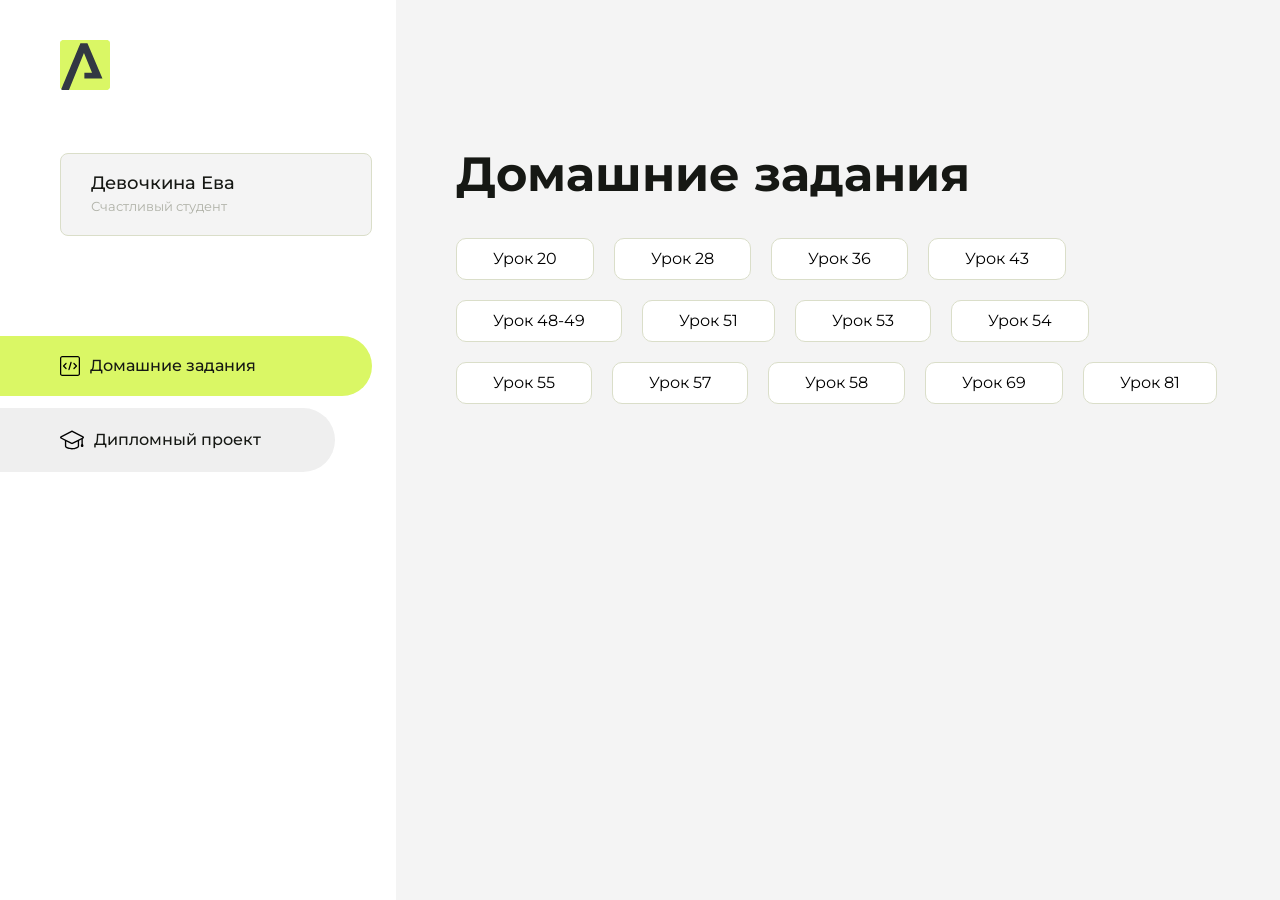
==== index.html @ a4db1803 "Update index.html" ====
<!DOCTYPE html>
<html lang="en">
<head>
    <meta charset="UTF-8">
    <meta name="viewport" content="width=device-width, initial-scale=1.0">
    <title>Домашняя работа</title>
    <link rel="shortcut icon" href="src/logo.ico" type="image/x-icon">
    <link rel="preconnect" href="https://fonts.googleapis.com">
    <link rel="preconnect" href="https://fonts.gstatic.com" crossorigin>
    <link href="https://fonts.googleapis.com/css2?family=Montserrat:wght@400;500;700&family=Rubik:wght@500&display=swap"
          rel="stylesheet">
    <link rel="stylesheet" href="src/style.css">
</head>
<body id="body">
<div class="overlay" id="overlay"></div>
<div class="layout">
    <div class="burger" id="burger">
        <svg viewBox="0 0 24 24" fill="none" xmlns="http://www.w3.org/2000/svg">
            <g id="SVGRepo_bgCarrier" stroke-width="0"></g>
            <g id="SVGRepo_tracerCarrier" stroke-linecap="round" stroke-linejoin="round"></g>
            <g id="SVGRepo_iconCarrier">
                <path d="M4 18L20 18" stroke="#DAF765" stroke-width="2" stroke-linecap="round"></path>
                <path d="M4 12L20 12" stroke="#DAF765" stroke-width="2" stroke-linecap="round"></path>
                <path d="M4 6L20 6" stroke="#DAF765" stroke-width="2" stroke-linecap="round"></path>
            </g>
        </svg>
    </div>
    <aside class="sidebar" id="sidebar">
        <div class="sidebar__inner">
            <div class="logo">
                <svg width="50" height="50" viewBox="0 0 50 50" fill="none" xmlns="http://www.w3.org/2000/svg">
                    <g clip-path="url(#clip0_513_74730)">
                        <path d="M46.17 -0.257004H3.83C1.57281 -0.257004 -0.257 1.57281 -0.257 3.83V46.17C-0.257 48.4272 1.57281 50.257 3.83 50.257H46.17C48.4272 50.257 50.257 48.4272 50.257 46.17V3.83C50.257 1.57281 48.4272 -0.257004 46.17 -0.257004Z"
                              fill="#DAF765"/>
                        <path d="M24.375 38.4H42.461L27.441 3.1585H20.4355C20.4355 3.1585 6.7895 35.881 1.1945 49.294C2.015 50.0275 3.0945 50.257 3.6945 50.257H8.8445L23.954 13.07L32.0465 32.8285H24.375V38.4Z"
                              fill="#323843"/>
                    </g>
                    <defs>
                        <clipPath id="clip0_513_74730">
                            <rect width="50" height="50" fill="white"/>
                        </clipPath>
                    </defs>
                </svg>
            </div>
            <div class="sidebar__user">
                <div class="sidebar__name">Девочкина Ева</div>
                <div class="sidebar__text">Счастливый студент</div>
            </div>
            <div class="sidebar__tabs">
                <div class="sidebar__item">
                    <button class="sidebar__button active" id="tasks">
                        <svg xmlns="http://www.w3.org/2000/svg" width="20" height="20" viewBox="0 0 20 20" fill="none">
                            <g clip-path="url(#clip0_704_74543)">
                                <path d="M17.7083 20H2.29167C1.0275 20 0 18.9725 0 17.7083V2.29167C0 1.0275 1.0275 0 2.29167 0H17.7083C18.9725 0 20 1.0275 20 2.29167V17.7083C20 18.9725 18.9725 20 17.7083 20ZM2.29167 1.25C1.7175 1.25 1.25 1.7175 1.25 2.29167V17.7083C1.25 18.2825 1.7175 18.75 2.29167 18.75H17.7083C18.2825 18.75 18.75 18.2825 18.75 17.7083V2.29167C18.75 1.7175 18.2825 1.25 17.7083 1.25H2.29167Z"
                                      fill="black"/>
                                <path d="M6.04167 13.125C5.88167 13.125 5.72167 13.0642 5.6 12.9417L3.1 10.4417C2.85583 10.1975 2.85583 9.80167 3.1 9.5575L5.6 7.0575C5.84417 6.81333 6.24 6.81333 6.48417 7.0575C6.72833 7.30167 6.72833 7.6975 6.48417 7.94167L4.42583 10L6.48417 12.0583C6.72833 12.3025 6.72833 12.6983 6.48417 12.9425C6.36167 13.0642 6.20167 13.125 6.04167 13.125Z"
                                      fill="black"/>
                                <path d="M8.95833 14.1667C8.9 14.1667 8.84 14.1583 8.78167 14.1417C8.45083 14.0442 8.26083 13.6967 8.35833 13.3658L10.4417 6.28251C10.5392 5.95084 10.8892 5.76417 11.2175 5.85917C11.5483 5.95667 11.7383 6.30417 11.6408 6.63501L9.5575 13.7183C9.47833 13.9908 9.22833 14.1667 8.95833 14.1667Z"
                                      fill="black"/>
                                <path d="M13.9583 13.125C13.7983 13.125 13.6383 13.0642 13.5167 12.9417C13.2725 12.6975 13.2725 12.3017 13.5167 12.0575L15.575 9.99916L13.5167 7.94083C13.2725 7.69666 13.2725 7.30083 13.5167 7.05666C13.7608 6.81249 14.1567 6.81249 14.4008 7.05666L16.9008 9.55666C17.145 9.80083 17.145 10.1967 16.9008 10.4408L14.4008 12.9408C14.2783 13.0642 14.1183 13.125 13.9583 13.125Z"
                                      fill="black"/>
                            </g>
                            <defs>
                                <clipPath id="clip0_704_74543">
                                    <rect width="20" height="20" fill="white"/>
                                </clipPath>
                            </defs>
                        </svg>
                        <span>Домашние задания</span></button>
                </div>
                <div class="sidebar__item">
                    <button class="sidebar__button" id="diplom">
                        <svg xmlns="http://www.w3.org/2000/svg" width="24" height="24" viewBox="0 0 24 24" fill="none">
                            <g clip-path="url(#clip0_704_74553)">
                                <path d="M23.2628 10.5971C23.7176 10.365 24 9.90375 24 9.39337C24 8.883 23.7176 8.42175 23.2628 8.18962L12.6135 2.75362C12.2291 2.55824 11.7705 2.55787 11.3854 2.75399L0.736875 8.19C0.282375 8.42175 0 8.883 0 9.39337C0 9.90375 0.282375 10.365 0.736875 10.5971L4.89038 12.7177V18.2074C4.89038 19.8154 8.412 21.393 12 21.393C15.5884 21.393 19.1096 19.815 19.1096 18.2074V12.7174L21.4609 11.517V15.8017L20.901 17.2305C20.7409 17.6389 20.7934 18.0994 21.0405 18.4616C21.2876 18.8246 21.6979 19.041 22.1366 19.041C22.5754 19.041 22.9852 18.8246 23.2324 18.462C23.4795 18.099 23.532 17.6385 23.3719 17.2301L22.8124 15.8021V10.827L23.2628 10.5971ZM17.7623 18.1721C17.6198 18.6375 15.3491 20.0419 12 20.0419C8.65088 20.0419 6.38025 18.6375 6.2415 18.2074V12.3037L6.23887 12.3019C6.23812 12.057 6.1065 11.8207 5.87325 11.7019L1.3515 9.39337L12 3.95737L22.6489 9.39337L12 14.8294L5.87325 11.7019C5.54063 11.5331 4.6695 11.6674 4.5 12C4.33012 12.3322 4.55813 12.5479 4.89038 12.7177L11.3857 16.0331C11.5781 16.1314 11.7889 16.1805 12 16.1805C12.2107 16.1805 12.4222 16.1314 12.6146 16.0331L17.7593 13.407L17.7623 18.1721Z"
                                      fill="black"/>
                            </g>
                            <defs>
                                <clipPath id="clip0_704_74553">
                                    <rect width="24" height="24" fill="white"/>
                                </clipPath>
                            </defs>
                        </svg>
                        <span>Дипломный проект</span></button>
                </div>
            </div>
        </div>

    </aside>
    <div class="content">
        <div class="container">
            <div class="content__block" id="tasksBlock">
                <div class="content__title">Домашние задания</div>
                <ul class="content__list">
                    <li class="content__list-item">
                        <a href="урок20/index.html">Урок 20</a>
                    </li>
                      <li class="content__list-item">
                        <a href="урок28/index.html">Урок 28</a>
                    </li>
                    <li class="content__list-item">
                        <a href="урок36/index.html">Урок 36</a>
                    </li>
                    <li class="content__list-item">
                        <a href="урок 43/index.html">Урок 43</a>
                    </li>
                    <li class="content__list-item">
                        <a href="урок48-49/index.html">Урок 48-49</a>
                    </li>
                    <li class="content__list-item">
                        <a href="урок 51/index.html">Урок 51</a>
                    </li>
                       <li class="content__list-item">
                        <a href="53/index.html">Урок 53</a>
                    </li>
                      <li class="content__list-item">
                        <a href="урок 54/index.html">Урок 54</a>
                    </li>
                    <li class="content__list-item">
                        <a href="55урок/index.html">Урок 55</a>
                    </li>
                    <li class="content__list-item">
                        <a href="57урок/index.html">Урок 57</a>
                    </li>
                      <li class="content__list-item">
                        <a href="58урок/index.html">Урок 58</a>
                    </li>
                     </li>
                      <li class="content__list-item">
                        <a href="69урок/index.html">Урок 69</a>
                    </li>
                      <li class="content__list-item">
                        <a href="урок81/index.html">Урок 81</a>
                    </li>
                    
                </ul>
            </div>
            <div class="content__block hidden" id="diplomBlock">
                <div class="content__title">Дипломный проект</div>
                <div class="content__list-diplom">
                    <a href="ПАПКА-С-НОМЕРОМ-УРОКА">Ссылка на ДЗ</a>
                </div>
                <div class="content__decor">
                    <div class="content__decor-text">Давай проверим, чему ты научился!</div>
                    <div class="content__decor-img">
                        <img src="src/decor.png" alt="decor">
                    </div>
                </div>
            </div>
        </div>
    </div>
</div>
<script src="src/index.js"></script>
</body>
</html>
---- src/style.css ----
*{padding: 0;margin: 0;border: 0;}
*,*:before,*:after{-webkit-box-sizing: border-box;box-sizing: border-box;}
:focus,:active{outline: none;}
a:focus,a:active{outline: none;}
nav,footer,header,aside{display: block;}
html,body{
    height:100%;width:100%;
    font-size:100%;line-height:1;-ms-text-size-adjust:100%;-moz-text-size-adjust:100%;-webkit-text-size-adjust:100%;}
input,button,textarea{font-family:inherit;}
input::-ms-clear{display: none;}
button{cursor: pointer;}
button::-moz-focus-inner{padding:0;border:0;}
a,a:visited{text-decoration: none;}
a:hover{text-decoration: none;}
ul li{list-style: none;}
img{vertical-align: top;}
h1,h2,h3,h4,h5,h6{font-size:inherit;font-weight: inherit;}
a{color:inherit;}



body {
    font-family: "Montserrat",SansSerif;
    color: black;
}

body.overflow {
    overflow: hidden;
}



.layout {
    display: -webkit-box;
    display: -ms-flexbox;
    display: flex;
    min-height: 100vh;
}

.sidebar {
    padding: 40px 24px 40px 0;
    -ms-flex-negative: 0;
    flex-shrink: 0;
    background-color: white;
}



.content {
    -webkit-box-flex: 1;
    -ms-flex-positive: 1;
    flex-grow: 1;
    background-color: #F4F4F4;
}

.container {
    display: -webkit-box;
    display: -ms-flexbox;
    display: flex;
    -webkit-box-orient: vertical;
    -webkit-box-direction: normal;
    -ms-flex-direction: column;
    flex-direction: column;
    -webkit-box-pack: center;
    -ms-flex-pack: center;
    justify-content: center;
    -webkit-box-align: center;
    -ms-flex-align: center;
    align-items: center;
    padding: 150px 60px 80px 60px;
}


.logo {
    margin-left: 60px;
    margin-bottom: 60px;
}

.sidebar__user {
    background-color: #F4F4F4;
    padding: 20px 30px;
    margin-left: 60px;
    margin-bottom: 100px;
    border-radius: 8px;
    border: 1px solid #DADEC9;
}

.sidebar__name {
    color:#161814;
    font-size: 18px;
    font-weight: 500;
    margin-bottom: 6px;
}

.sidebar__text {
    color: #AFB1A7;
    font-size: 13px;
    font-weight: 400;
    line-height: 130%; /* 16.9px */
}

.sidebar__item {
    width: 372px;
}

.sidebar__button {
    display: -webkit-box;
    display: -ms-flexbox;
    display: flex;
    -webkit-box-align: center;
    -ms-flex-align: center;
    align-items: center;
    gap: 10px;
    padding: 20px 60px;
    margin-bottom: 12px;
    border-radius: 0px 100px 100px 0px;
    -webkit-transition: all .5s;
    -o-transition: all .5s;
    transition: all .5s;
    cursor: pointer;
    width: 90%;
    color:#161814;
    font-size: 16px;
    font-weight: 500;
}

.sidebar__button.active , .sidebar__button:hover {
    width: 100%;
    background-color: #DAF765;
}


.content__title {
    color: #161814;
    font-size: 48px;
    font-weight: 700;
    margin-bottom: 40px;
}

.content__list {
    display: -webkit-box;
    display: -ms-flexbox;
    display: flex;
    -webkit-box-align: center;
    -ms-flex-align: center;
    align-items: center;
    -ms-flex-wrap: wrap;
    flex-wrap: wrap;
    gap: 20px;
}



.content__list-item  {
    cursor: pointer;
    padding: 12px 18px;
    background-color: #fff;
    border-radius: 10px;
    border: 1px solid #DADEC9;
    -webkit-transition: all .3s;
    -o-transition: all .3s;
    transition: all .3s;
}

.content__list-item:hover,.content__list-diplom:hover {
    background-color: #AFB1A7;
}

li a {
    padding: 12px 18px;

}


.content__list-diplom {
    -webkit-transition: all .3s;
    -o-transition: all .3s;
    transition: all .3s;
    display: inline-block;
    padding: 12px 18px;
    background-color: #fff;
    border-radius: 10px;
    border: 1px solid #DADEC9;
}

.content__decor {
    display: -webkit-box;
    display: -ms-flexbox;
    display: flex;
    -webkit-box-align: center;
    -ms-flex-align: center;
    align-items: center;
}

.content__decor-text {
    color:#BEDD44;
    font-size: 36px;
    font-weight: 700;
    line-height: 110%; /* 39.6px */
}

.content__block {
    max-width: 1200px;
}

.content__block.hidden {
    display: none;
}

.content__decor-img img{
    width: 100%;
}

.burger {
    display: none;
    padding: 5px;
    position: fixed;
    top: 3%;
    right: 7%;
    width: 40px;
    height: 40px;
    background-color: #161814;
    border-radius: 50%;
    z-index: 10;
    border: 1px solid #DAF765;
}

@media (max-width: 768px) {
    .burger {
        display: block;
    }

    .sidebar {
        -webkit-transition: all .3s;
        -o-transition: all .3s;
        transition: all .3s;
        -webkit-transform: translateX(-100%);
        -ms-transform: translateX(-100%);
        transform: translateX(-100%);
        position: fixed;
        top: 0;
        left: 0;
        bottom: 0;
        z-index: 5;
    }

    .sidebar.show {
        -webkit-transform: translateX(0%);
        -ms-transform: translateX(0%);
        transform: translateX(0%);
    }

    .overlay {
        opacity: 0;
        pointer-events: none;
        -webkit-transition: all .3s;
        -o-transition: all .3s;
        transition: all .3s;
        position: absolute;
        top: 0;
        right: 0;
        left: 0;
        bottom: 0;
        z-index: 3;
        background-color: #000000e0;
    }

    .overlay.show {
        opacity: 1;
        pointer-events: all;
    }

    .container {
        padding: 40px 20px;
        min-height: 100%;
    }

    .content__decor {
        margin-top: 20px;
        -webkit-box-orient: vertical;
        -webkit-box-direction: normal;
        -ms-flex-direction: column;
        flex-direction: column;
    }
}

@media (max-width: 400px) {
    .sidebar__user {
        margin-left: 0;
    }
}
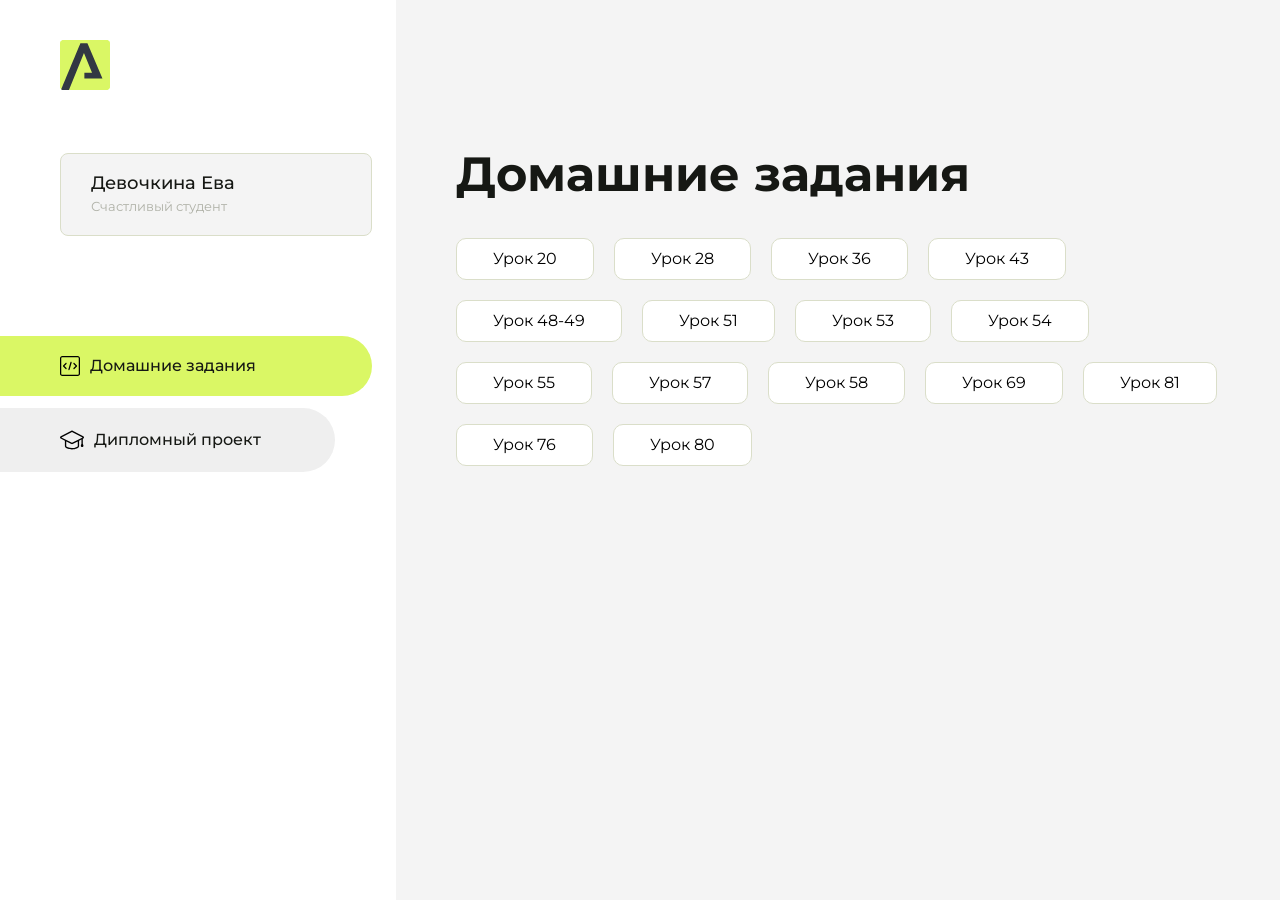
==== commit 3f0b9f1f: "Update index.html" ====
--- a/index.html
+++ b/index.html
@@ -132,6 +132,12 @@
                       <li class="content__list-item">
                         <a href="урок81/index.html">Урок 81</a>
                     </li>
+                     <li class="content__list-item">
+                        <a href="76урок/index.html">Урок 76</a>
+                    </li>
+                     <li class="content__list-item">
+                        <a href="80 урок/index.html">Урок 80</a>
+                    </li>
                     
                 </ul>
             </div>
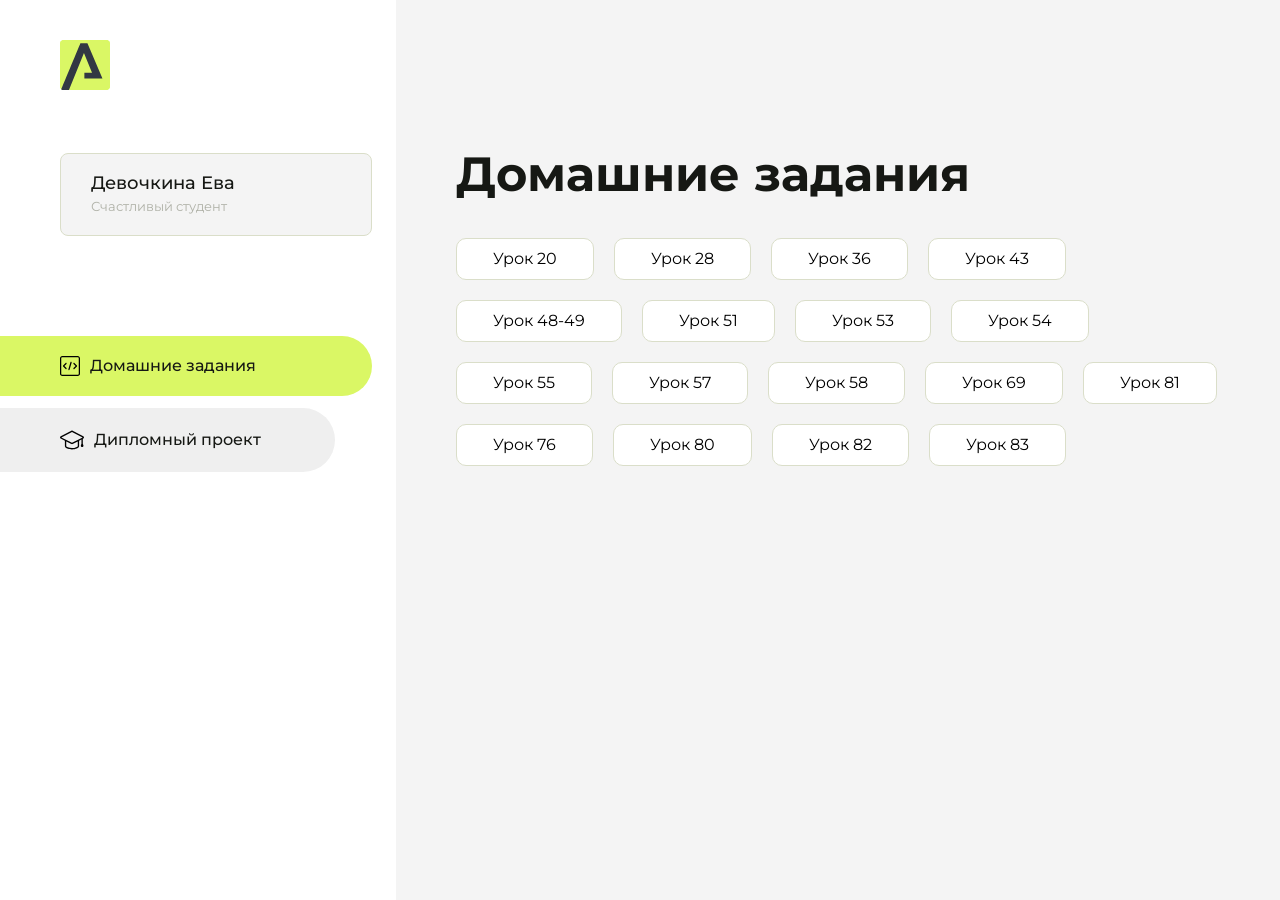
==== commit d1831daf: "Update index.html" ====
--- a/index.html
+++ b/index.html
@@ -138,7 +138,12 @@
                      <li class="content__list-item">
                         <a href="80 урок/index.html">Урок 80</a>
                     </li>
-                    
+                      <li class="content__list-item">
+                        <a href="82lesson/index.html">Урок 82</a>
+                    </li>
+                      <li class="content__list-item">
+                        <a href="83lesson/index.html">Урок 83</a>
+                    </li>
                 </ul>
             </div>
             <div class="content__block hidden" id="diplomBlock">
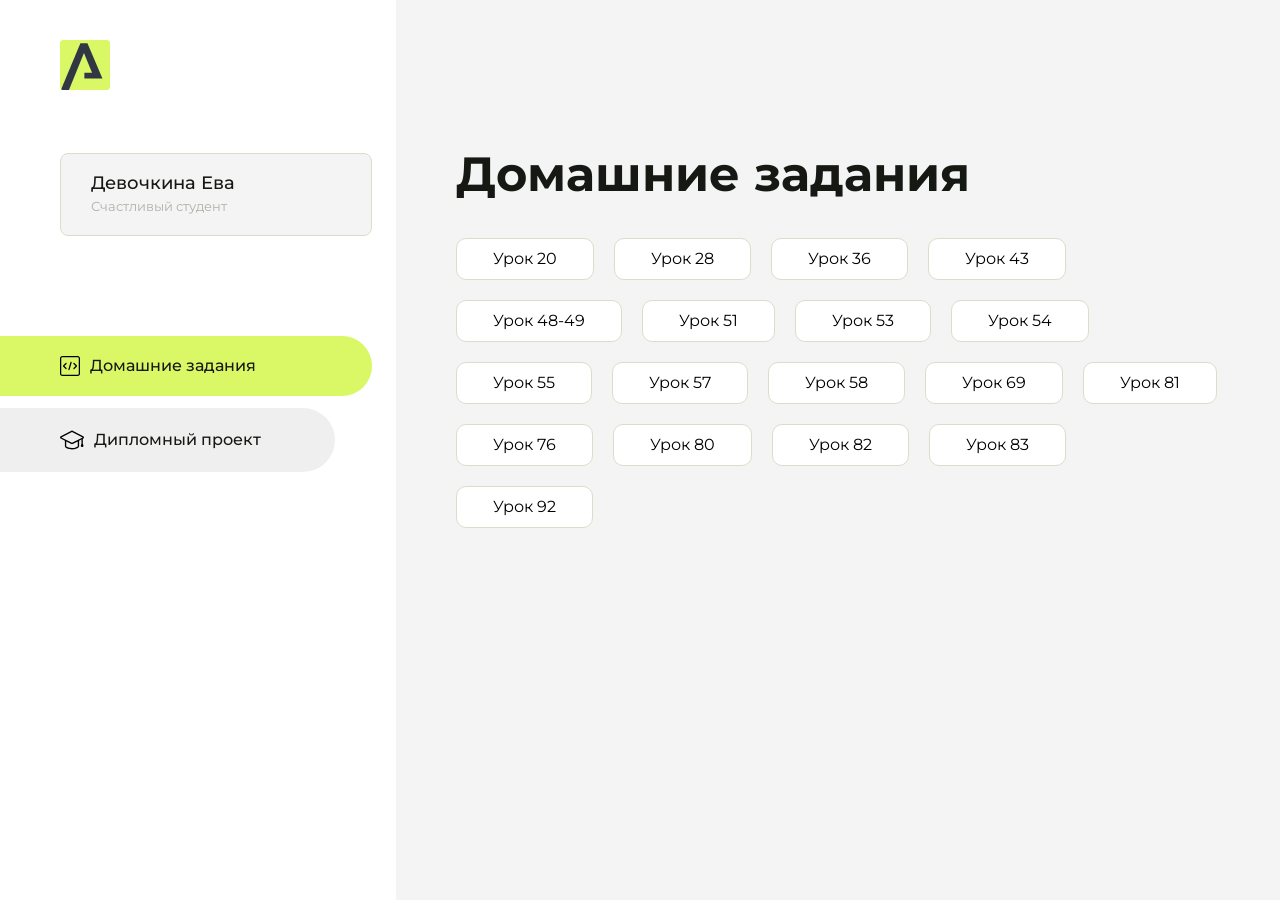
==== commit a6397cc2: "Update index.html" ====
--- a/index.html
+++ b/index.html
@@ -144,6 +144,9 @@
                       <li class="content__list-item">
                         <a href="83lesson/index.html">Урок 83</a>
                     </li>
+                     <li class="content__list-item">
+                        <a href="92lesson/index.html">Урок 92</a>
+                    </li>
                 </ul>
             </div>
             <div class="content__block hidden" id="diplomBlock">
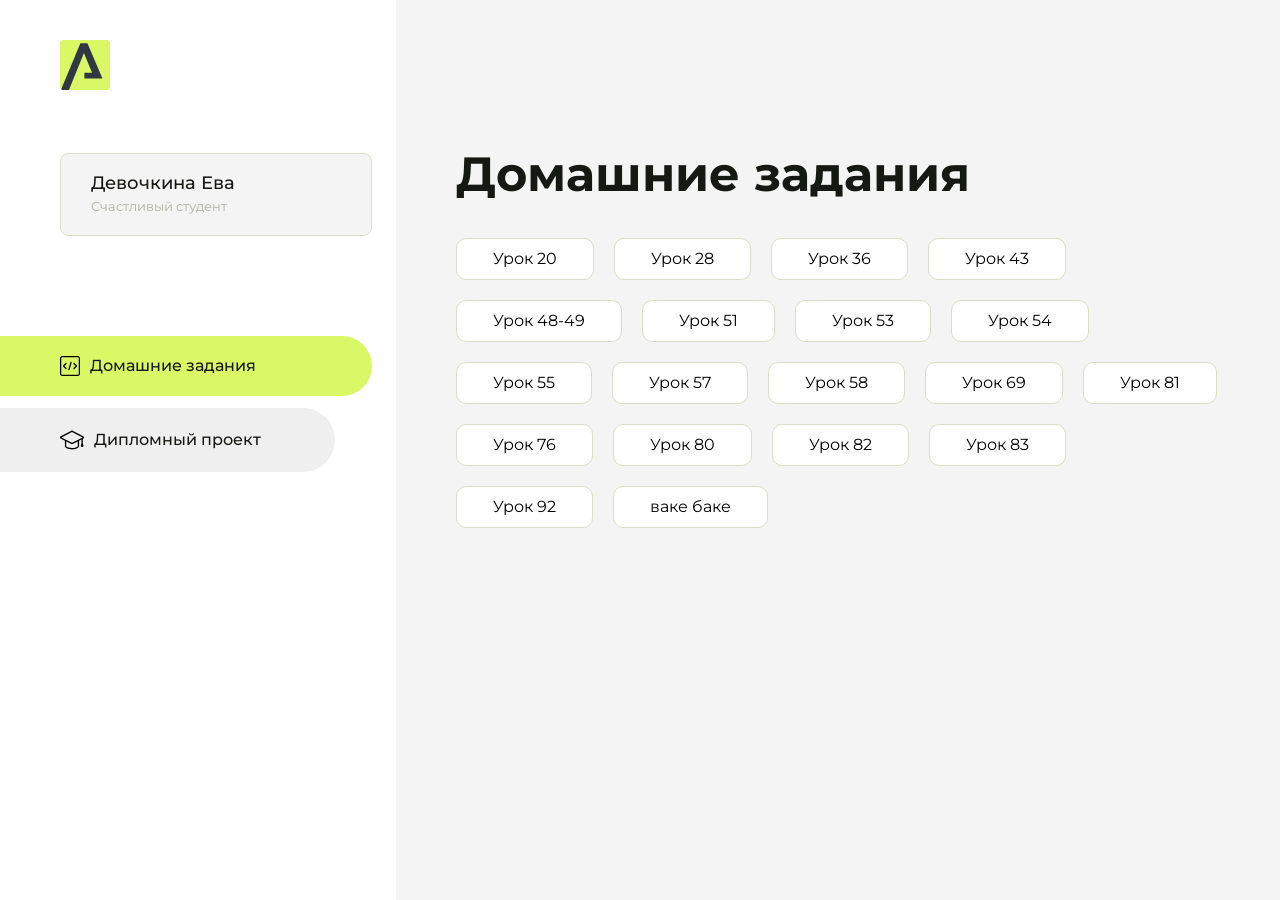
==== commit 11c172df: "Update index.html" ====
--- a/index.html
+++ b/index.html
@@ -147,6 +147,10 @@
                      <li class="content__list-item">
                         <a href="92lesson/index.html">Урок 92</a>
                     </li>
+                     <li class="content__list-item">
+                        <a href="Wake Bake/index.html">ваке баке</a>
+                    </li>
+                    
                 </ul>
             </div>
             <div class="content__block hidden" id="diplomBlock">
